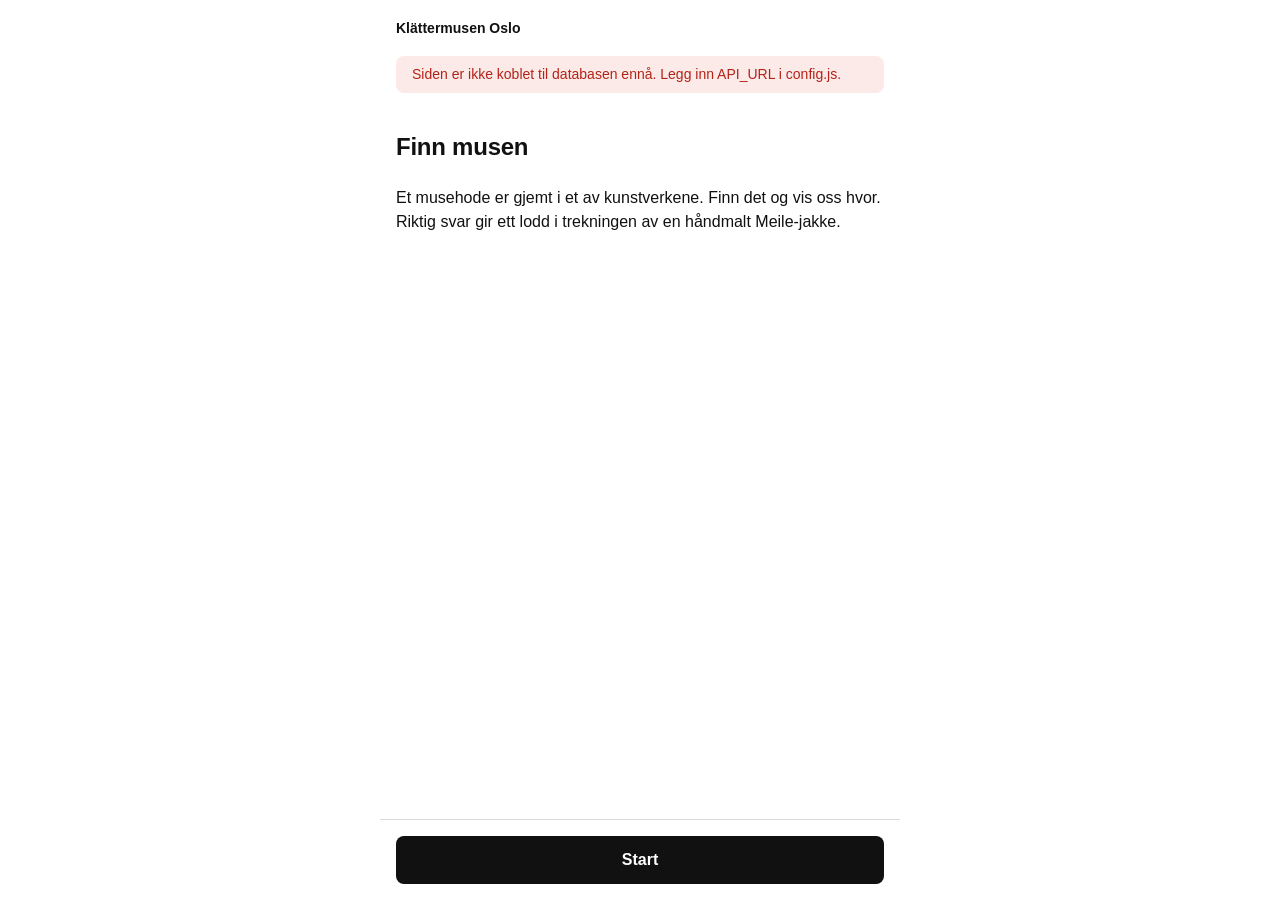
==== Finn Musen GitHub/site/index.html @ de96a920 "Add files via upload" ====
<!doctype html>
<html lang="nb">
<head>
  <meta charset="utf-8">
  <meta name="viewport" content="width=device-width, initial-scale=1, viewport-fit=cover">
  <meta name="robots" content="noindex">
  <title>Finn musen · Klättermusen Oslo</title>
  <link rel="icon" href="data:,">
  <link rel="stylesheet" href="styles.css">
</head>
<body>
  <div class="page">
    <header class="topbar">
      <span class="wordmark">Klättermusen Oslo</span>
    </header>

    <main>
      <div class="banner" id="banner" hidden></div>

      <div class="progress" id="progress" role="img" aria-label="" hidden>
        <span></span><span></span><span></span>
      </div>

      <section class="screen spaced" id="screen-start">
        <h1 tabindex="-1">Finn musen</h1>
        <p>Et musehode er gjemt i et av kunstverkene. Finn det og vis oss hvor. Riktig svar gir ett lodd i trekningen av en håndmalt Meile-jakke.</p>
      </section>

      <section class="screen" id="screen-step1" hidden>
        <h2 tabindex="-1">Hvor henger verket?</h2>
        <p class="help" id="map-help"></p>
        <div class="picker-wrap" id="map-wrap">
          <div id="map"></div>
        </div>
      </section>

      <section class="screen" id="screen-step2" hidden>
        <h2 tabindex="-1">Hvor er musen på verket?</h2>
        <p class="help" id="work-help">Velg formatet på verket, og trykk der musen er.</p>
        <fieldset>
          <legend>Format</legend>
          <div class="chips" id="shape-chips">
            <button type="button" class="chip" data-value="staende" aria-pressed="true">Stående</button>
            <button type="button" class="chip" data-value="liggende" aria-pressed="false">Liggende</button>
            <button type="button" class="chip" data-value="kvadratisk" aria-pressed="false">Kvadratisk</button>
          </div>
        </fieldset>
        <div class="work-slot"><div id="work"></div></div>
        <fieldset>
          <legend>Hvis flere verk henger side om side, hvilket er det?</legend>
          <div class="chips" id="group-chips">
            <button type="button" class="chip" data-value="alene" aria-pressed="true">Ett verk</button>
            <button type="button" class="chip" data-value="venstre" aria-pressed="false">Venstre</button>
            <button type="button" class="chip" data-value="midten" aria-pressed="false">Midten</button>
            <button type="button" class="chip" data-value="hoyre" aria-pressed="false">Høyre</button>
          </div>
          <p class="help">Venstre og høyre sett fra der du står foran verkene.</p>
        </fieldset>
      </section>

      <section class="screen" id="screen-step3" hidden>
        <h2 tabindex="-1">Navn og mobilnummer</h2>
        <form id="form" novalidate class="form">
          <div class="field">
            <label for="name">Navn</label>
            <input id="name" name="name" type="text" autocomplete="name" maxlength="80" aria-describedby="err-name">
            <p class="error" id="err-name" hidden></p>
          </div>
          <div class="field">
            <label for="phone">Mobilnummer</label>
            <input id="phone" name="phone" type="tel" inputmode="tel" autocomplete="tel" aria-describedby="err-phone">
            <p class="error" id="err-phone" hidden></p>
          </div>
          <input class="hp" id="hp" type="text" name="website" tabindex="-1" autocomplete="off" aria-hidden="true">
          <p class="help">Én deltakelse per mobilnummer, og det første svaret gjelder. Vi bruker opplysningene til å håndtere trekningen, ikke til markedsføring.</p>
          <p class="error" id="err-form" hidden></p>
        </form>
      </section>

      <section class="screen spaced" id="screen-done" hidden>
        <h2 tabindex="-1">Svaret er sendt inn</h2>
        <p id="done-text"></p>
      </section>

      <section class="screen spaced" id="screen-closed" hidden>
        <h2 tabindex="-1">Innsendingen er stengt</h2>
        <p>Takk til alle som var med.</p>
      </section>

      <div class="nav" id="nav">
        <button type="button" class="btn btn-secondary" id="back" hidden>Tilbake</button>
        <button type="button" class="btn btn-primary" id="next">Start</button>
      </div>
    </main>
  </div>

  <script src="config.js"></script>
  <script src="common.js"></script>
  <script src="picker.js"></script>
  <script src="app.js"></script>
</body>
</html>
---- Finn Musen GitHub/site/styles.css ----
/* Designregler
   - Én fontfamilie, tre størrelser (14, 16, 24), to vekter (400, 600)
   - Avstander: 4 / 8 / 16 / 24 / 40
   - Svart = handling og valgt tilstand. Oransje (--accent) brukes bare til markører på kart og verk.
   - Grønt og rødt brukes bare for status i admin. */

:root {
  --ink: #111111;
  --muted: #5f6368;
  --line: #d9d9d5;
  --surface: #f3f3f1;
  --bg: #ffffff;
  --accent: #d9480f;
  --ok: #17653a;
  --ok-bg: #e5f2ea;
  --bad: #b42318;
  --bad-bg: #fbeae8;
  --s1: 4px;
  --s2: 8px;
  --s3: 16px;
  --s4: 24px;
  --s5: 40px;
  --radius: 8px;
  --font: -apple-system, BlinkMacSystemFont, "Segoe UI", Roboto, "Helvetica Neue", Arial, sans-serif;
}

* { box-sizing: border-box; }
html { -webkit-text-size-adjust: 100%; }
body {
  margin: 0;
  background: var(--bg);
  color: var(--ink);
  font: 400 16px/1.5 var(--font);
  -webkit-font-smoothing: antialiased;
}
button, input, select { font: inherit; color: inherit; }
[hidden] { display: none !important; }
:focus-visible { outline: 2px solid var(--ink); outline-offset: 2px; }

h1, h2 { margin: 0; font-size: 24px; line-height: 1.2; font-weight: 600; letter-spacing: -0.01em; }
h1:focus, h2:focus { outline: none; }
p { margin: 0; }
.help { font-size: 14px; color: var(--muted); }
.sr-only { position: absolute; width: 1px; height: 1px; overflow: hidden; clip: rect(0 0 0 0); white-space: nowrap; }

/* ---------- Side ---------- */
.page {
  width: 100%;
  max-width: 520px;
  margin: 0 auto;
  padding: 0 var(--s3);
  min-height: 100vh;
  min-height: 100svh;
  display: flex;
  flex-direction: column;
}
.page.wide { max-width: 960px; }
.topbar {
  display: flex;
  align-items: center;
  justify-content: space-between;
  gap: var(--s3);
  min-height: 56px;
  padding: var(--s2) 0;
}
.wordmark { font-size: 14px; font-weight: 600; }
main { flex: 1; display: flex; flex-direction: column; }
.screen { display: flex; flex-direction: column; gap: var(--s3); padding-bottom: var(--s3); }
.screen.spaced { gap: var(--s4); padding-top: var(--s4); }

.banner {
  margin-bottom: var(--s3);
  padding: var(--s2) var(--s3);
  border-radius: var(--radius);
  background: var(--bad-bg);
  color: var(--bad);
  font-size: 14px;
}

/* ---------- Fremdrift ---------- */
.progress { display: grid; grid-template-columns: repeat(3, 1fr); gap: var(--s1); margin-bottom: var(--s3); }
.progress span { height: 4px; border-radius: 2px; background: var(--line); }
.progress span.on { background: var(--ink); }

/* ---------- Knapper ---------- */
.btn {
  min-height: 48px;
  padding: 0 var(--s4);
  border: 1px solid transparent;
  border-radius: var(--radius);
  background: none;
  font-weight: 600;
  cursor: pointer;
}
.btn-primary { background: var(--ink); color: #fff; }
.btn-primary[disabled] { background: var(--line); color: #8b8b87; cursor: not-allowed; }
.btn-secondary { background: var(--bg); border-color: var(--line); }
.btn-text { padding: 0 var(--s3); }
.btn.small { min-height: 40px; padding: 0 var(--s3); }

.chips { display: flex; flex-wrap: wrap; gap: var(--s2); }
.chip {
  min-height: 44px;
  padding: 0 12px;
  border: 1px solid var(--line);
  border-radius: var(--radius);
  background: var(--bg);
  cursor: pointer;
}
.chip[aria-pressed="true"] { background: var(--ink); border-color: var(--ink); color: #fff; font-weight: 600; }

fieldset { margin: 0; padding: 0; border: 0; min-width: 0; display: flex; flex-direction: column; gap: var(--s2); }
legend { padding: 0; margin-bottom: var(--s2); font-size: 14px; font-weight: 600; }

.nav {
  position: sticky;
  bottom: 0;
  display: flex;
  gap: var(--s2);
  margin: auto calc(-1 * var(--s3)) 0;
  padding: var(--s3) var(--s3) calc(var(--s3) + env(safe-area-inset-bottom, 0px));
  background: var(--bg);
  border-top: 1px solid var(--line);
}
.nav .btn-primary { flex: 1; }

/* ---------- Skjema ---------- */
.form { display: flex; flex-direction: column; gap: var(--s3); }
.field { display: flex; flex-direction: column; gap: var(--s1); }
.field label { font-size: 14px; font-weight: 600; }
.field input, .toolbar input, .number-field input {
  width: 100%;
  min-height: 48px;
  padding: 0 var(--s3);
  border: 1px solid var(--line);
  border-radius: var(--radius);
  background: var(--bg);
}
.field input[aria-invalid="true"] { border-color: var(--bad); }
.error { font-size: 14px; color: var(--bad); }
.hp { position: absolute; left: -9999px; width: 1px; height: 1px; opacity: 0; }

/* ---------- Kart og verk ---------- */
.picker-wrap { position: relative; }
.map-viewport {
  position: relative;
  overflow: hidden;
  height: clamp(380px, calc(100vh - 270px), 720px);
  height: clamp(380px, calc(100svh - 270px), 720px);
  background: var(--surface);
  border: 1px solid var(--line);
  border-radius: var(--radius);
  touch-action: none;
  user-select: none;
  -webkit-user-select: none;
  cursor: grab;
}
.map-viewport.compact { height: 440px; }
@media (max-width: 600px) { .map-viewport.compact { height: 380px; } }
.map-stage { position: absolute; left: 0; top: 0; transform-origin: 0 0; }
.map-stage img { display: block; width: 100%; height: 100%; pointer-events: none; -webkit-user-drag: none; }
.map-label {
  position: absolute;
  transform: translate(-50%, -50%) scale(calc(1 / var(--z, 1)));
  transform-origin: center;
  font-size: 14px;
  color: var(--muted);
  white-space: nowrap;
  pointer-events: none;
}
.map-label.right { transform: translate(-100%, -50%) scale(calc(1 / var(--z, 1))); transform-origin: right center; }
.map-tools { position: absolute; top: var(--s2); right: var(--s2); display: flex; flex-direction: column; gap: var(--s1); z-index: 2; }
.tool {
  display: flex;
  align-items: center;
  justify-content: center;
  width: 44px;
  height: 44px;
  padding: 0;
  border: 1px solid var(--line);
  border-radius: var(--radius);
  background: var(--bg);
  font-weight: 600;
  cursor: pointer;
}

.pin {
  position: absolute;
  width: 26px;
  height: 26px;
  margin: -13px 0 0 -13px;
  border-radius: 50%;
  pointer-events: none;
  transform: scale(calc(1 / var(--z, 1)));
}
.pin-answer { background: var(--accent); border: 3px solid #fff; box-shadow: 0 0 0 1.5px var(--ink); }
.pin-fasit { background: transparent; border: 3px solid var(--ink); box-shadow: 0 0 0 1.5px #fff; }

.work-frame {
  position: relative;
  display: flex;
  align-items: center;
  justify-content: center;
  margin: 0 auto;
  background: var(--surface);
  border: 1px solid var(--line);
  border-radius: var(--radius);
  cursor: crosshair;
  touch-action: manipulation;
}
.work-frame[data-shape="staende"] { aspect-ratio: 3 / 4; width: min(100%, 228px); }
.work-frame[data-shape="liggende"] { aspect-ratio: 4 / 3; width: min(100%, 312px); }
.work-frame[data-shape="kvadratisk"] { aspect-ratio: 1 / 1; width: min(100%, 264px); }
.work-frame.compact[data-shape="staende"] { width: min(100%, 195px); }
.work-frame.compact[data-shape="liggende"] { width: min(100%, 260px); }
.work-frame.compact[data-shape="kvadratisk"] { width: min(100%, 220px); }
.work-hint { font-size: 14px; color: var(--muted); pointer-events: none; }
.work-slot { display: flex; align-items: center; justify-content: center; min-height: 240px; }

/* ---------- Admin ---------- */
.h-actions { display: flex; align-items: center; gap: var(--s2); flex-wrap: wrap; }
.state-text { font-size: 14px; color: var(--muted); }
@media (max-width: 640px) {
  .topbar:has(.h-actions:not([hidden])) { flex-wrap: wrap; }
  .h-actions { width: 100%; }
  .state-text { margin-right: auto; }
}
.tabs { display: flex; gap: var(--s4); border-bottom: 1px solid var(--line); margin-bottom: var(--s4); }
.tab {
  min-height: 48px;
  padding: 0;
  background: none;
  border: 0;
  border-bottom: 2px solid transparent;
  margin-bottom: -1px;
  color: var(--muted);
  font-weight: 600;
  cursor: pointer;
}
.tab[aria-selected="true"] { color: var(--ink); border-bottom-color: var(--ink); }

.admin-section { display: flex; flex-direction: column; gap: var(--s3); padding-bottom: var(--s5); }
.toolbar { display: flex; gap: var(--s2); flex-wrap: wrap; align-items: center; }
.toolbar input { flex: 1 1 220px; }
.toolbar .chips { flex: 0 0 auto; }
.list { border-top: 1px solid var(--line); }
.row {
  display: flex;
  align-items: center;
  justify-content: space-between;
  gap: var(--s3);
  width: 100%;
  padding: var(--s3) 0;
  background: none;
  border: 0;
  border-bottom: 1px solid var(--line);
  text-align: left;
  cursor: pointer;
}
.row:hover { background: var(--surface); }
.row-main { display: flex; flex-direction: column; min-width: 0; }
.row-name { font-weight: 600; overflow-wrap: anywhere; }
.row-sub { font-size: 14px; color: var(--muted); }
.row-tags { display: flex; gap: var(--s2); align-items: center; flex-shrink: 0; }
.tag { font-size: 14px; padding: 2px var(--s2); border-radius: 4px; background: var(--surface); color: var(--muted); white-space: nowrap; }
.tag.ok { background: var(--ok-bg); color: var(--ok); font-weight: 600; }
.tag.bad { background: var(--bad-bg); color: var(--bad); font-weight: 600; }
.empty { padding: var(--s4) 0; color: var(--muted); }

.login { max-width: 360px; padding-top: var(--s4); }
.login form { display: flex; flex-direction: column; gap: var(--s3); }

dialog {
  width: calc(100% - 2 * var(--s3));
  max-width: 880px;
  max-height: calc(100vh - 2 * var(--s3));
  max-height: calc(100svh - 2 * var(--s3));
  padding: 0;
  border: 0;
  border-radius: 12px;
  background: var(--bg);
  color: var(--ink);
  overflow: auto;
}
dialog::backdrop { background: rgba(17, 17, 17, 0.5); }
.dialog-body { display: flex; flex-direction: column; gap: var(--s3); padding: var(--s4); }
.dialog-head { display: flex; align-items: flex-start; justify-content: space-between; gap: var(--s3); }
.review-grid { display: grid; grid-template-columns: 1fr; gap: var(--s4); }
@media (min-width: 700px) { .review-grid { grid-template-columns: 1fr 1fr; } }
.title-row { display: flex; align-items: center; gap: var(--s2); flex-wrap: wrap; }
.review-col { display: flex; flex-direction: column; gap: var(--s2); min-width: 0; }
.legend { display: flex; gap: var(--s3); font-size: 14px; color: var(--muted); align-items: center; }
.legend .pin { position: static; display: inline-block; width: 14px; height: 14px; margin: 0 var(--s1) 0 0; vertical-align: -2px; transform: none; border-width: 2px; }
.checks { margin: 0; padding: 0; list-style: none; display: flex; flex-direction: column; gap: var(--s1); font-size: 14px; }
.checks li { display: flex; justify-content: space-between; gap: var(--s3); }
.checks .yes { color: var(--ok); font-weight: 600; }
.checks .no { color: var(--bad); font-weight: 600; }
.actions { display: flex; gap: var(--s2); flex-wrap: wrap; }
.dialog-actions {
  position: sticky;
  bottom: 0;
  margin: 0 calc(-1 * var(--s4)) calc(-1 * var(--s4));
  padding: var(--s3) var(--s4);
  background: var(--bg);
  border-top: 1px solid var(--line);
}

.two-col { display: grid; grid-template-columns: 1fr; gap: var(--s4); align-items: start; }
@media (min-width: 760px) { .two-col { grid-template-columns: 1fr 1fr; } }
.number-field { display: flex; flex-direction: column; gap: var(--s1); max-width: 200px; }
.number-field label { font-size: 14px; font-weight: 600; }
.tol { display: flex; gap: var(--s4); flex-wrap: wrap; }

.draw-result { padding: var(--s4); border: 1px solid var(--ink); border-radius: var(--radius); display: flex; flex-direction: column; gap: var(--s1); }
.winners { display: flex; flex-direction: column; border-top: 1px solid var(--line); }
.winners li { list-style: none; display: flex; justify-content: space-between; gap: var(--s3); padding: var(--s2) 0; border-bottom: 1px solid var(--line); }
.winners { margin: 0; padding: 0; }
.count-line { font-size: 14px; color: var(--muted); }
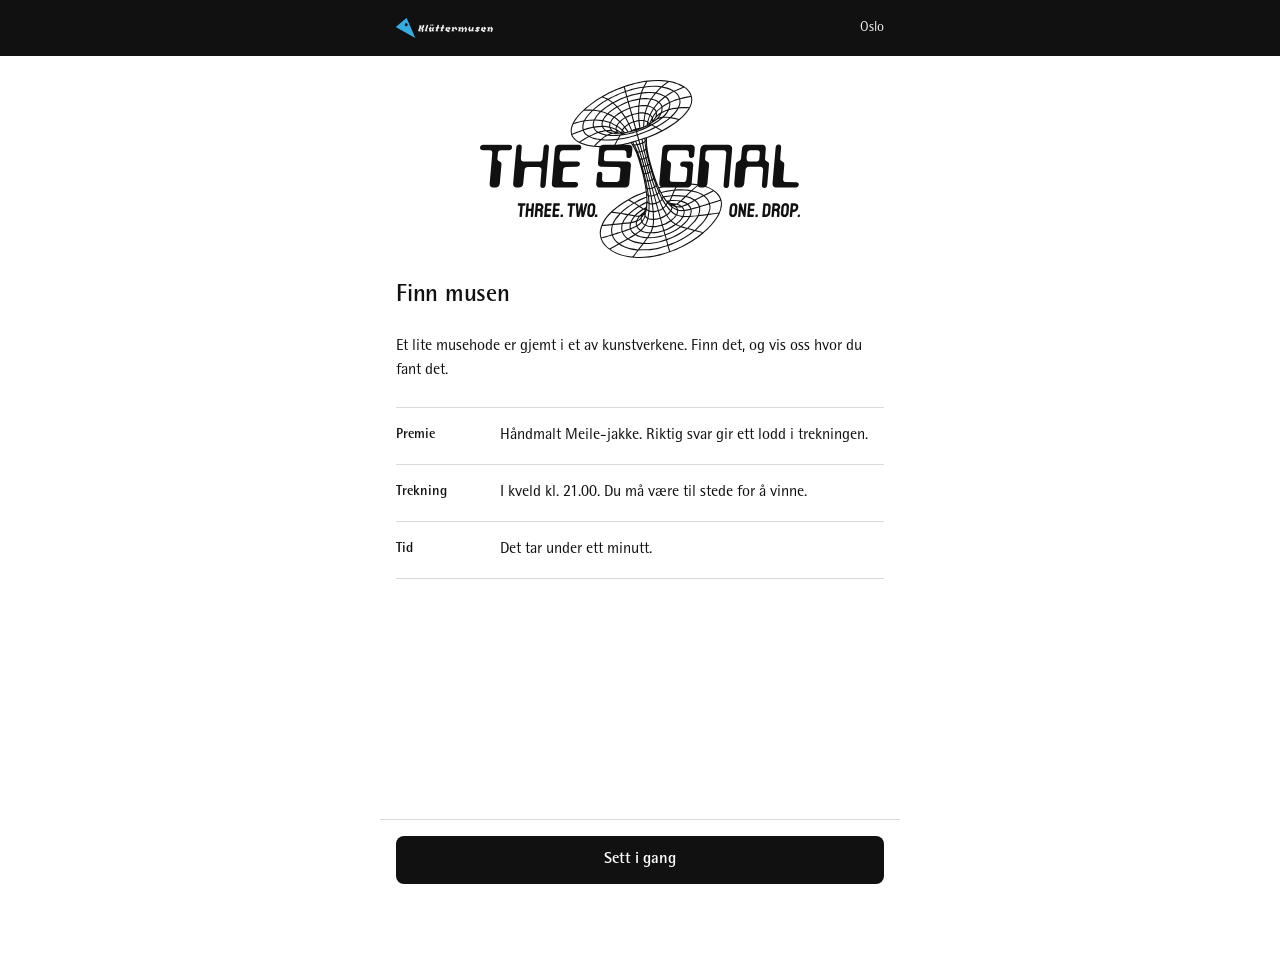
==== commit b61c3efd: "Merkevare (logoer, Rotis), varmere tekster, animasjoner og kunstverk i admin Fjerner valg av format " ====
--- a/Finn Musen GitHub/site/index.html
+++ b/Finn Musen GitHub/site/index.html
@@ -9,11 +9,14 @@
   <link rel="stylesheet" href="styles.css">
 </head>
 <body>
+  <header class="brandbar">
+    <div class="brandbar-inner">
+      <img src="assets/klattermusen.svg" alt="Klättermusen" width="1081" height="224">
+      <span class="brandbar-place">Oslo</span>
+    </div>
+  </header>
+
   <div class="page">
-    <header class="topbar">
-      <span class="wordmark">Klättermusen Oslo</span>
-    </header>
-
     <main>
       <div class="banner" id="banner" hidden></div>
 
@@ -22,8 +25,23 @@
       </div>
 
       <section class="screen spaced" id="screen-start">
+        <img class="signal-logo" src="assets/the-signal.svg" alt="The Signal. Three. Two. One. Drop." width="497" height="277">
         <h1 tabindex="-1">Finn musen</h1>
-        <p>Et musehode er gjemt i et av kunstverkene. Finn det og vis oss hvor. Riktig svar gir ett lodd i trekningen av en håndmalt Meile-jakke.</p>
+        <p class="lead">Et lite musehode er gjemt i et av kunstverkene. Finn det, og vis oss hvor du fant det.</p>
+        <dl class="facts">
+          <div>
+            <dt>Premie</dt>
+            <dd>Håndmalt Meile-jakke. Riktig svar gir ett lodd i trekningen.</dd>
+          </div>
+          <div>
+            <dt>Trekning</dt>
+            <dd>I kveld kl. 21.00. Du må være til stede for å vinne.</dd>
+          </div>
+          <div>
+            <dt>Tid</dt>
+            <dd>Det tar under ett minutt.</dd>
+          </div>
+        </dl>
       </section>
 
       <section class="screen" id="screen-step1" hidden>
@@ -35,31 +53,19 @@
       </section>
 
       <section class="screen" id="screen-step2" hidden>
-        <h2 tabindex="-1">Hvor er musen på verket?</h2>
-        <p class="help" id="work-help">Velg formatet på verket, og trykk der musen er.</p>
-        <fieldset>
-          <legend>Format</legend>
-          <div class="chips" id="shape-chips">
-            <button type="button" class="chip" data-value="staende" aria-pressed="true">Stående</button>
-            <button type="button" class="chip" data-value="liggende" aria-pressed="false">Liggende</button>
-            <button type="button" class="chip" data-value="kvadratisk" aria-pressed="false">Kvadratisk</button>
-          </div>
-        </fieldset>
+        <h2 tabindex="-1">Hvor gjemmer musen seg?</h2>
+        <p class="help" id="work-help">Trykk der du fant musen på verket.</p>
         <div class="work-slot"><div id="work"></div></div>
-        <fieldset>
-          <legend>Hvis flere verk henger side om side, hvilket er det?</legend>
-          <div class="chips" id="group-chips">
-            <button type="button" class="chip" data-value="alene" aria-pressed="true">Ett verk</button>
-            <button type="button" class="chip" data-value="venstre" aria-pressed="false">Venstre</button>
-            <button type="button" class="chip" data-value="midten" aria-pressed="false">Midten</button>
-            <button type="button" class="chip" data-value="hoyre" aria-pressed="false">Høyre</button>
-          </div>
-          <p class="help">Venstre og høyre sett fra der du står foran verkene.</p>
-        </fieldset>
+        <button type="button" class="btn btn-secondary work-retry" id="work-retry" hidden>Prøv igjen</button>
+        <div class="switch" id="switch" hidden>
+          <button type="button" class="switch-toggle" id="switch-toggle" aria-expanded="false" aria-controls="switch-list">Er dette feil verk?</button>
+          <div class="switch-list" id="switch-list" hidden></div>
+        </div>
       </section>
 
       <section class="screen" id="screen-step3" hidden>
-        <h2 tabindex="-1">Navn og mobilnummer</h2>
+        <h2 tabindex="-1">Nesten ferdig</h2>
+        <p class="help">Skriv inn navn og mobilnummer, så vet vi hvem lodd og jakke tilhører. Trekningen er kl. 21.00, og vinneren må være til stede.</p>
         <form id="form" novalidate class="form">
           <div class="field">
             <label for="name">Navn</label>
@@ -78,13 +84,22 @@
       </section>
 
       <section class="screen spaced" id="screen-done" hidden>
-        <h2 tabindex="-1">Svaret er sendt inn</h2>
-        <p id="done-text"></p>
+        <svg class="check" viewBox="0 0 56 56" width="56" height="56" aria-hidden="true">
+          <circle cx="28" cy="28" r="26"></circle>
+          <path d="M17 29.5l7.5 7.5L39.5 20"></path>
+        </svg>
+        <h2 tabindex="-1" id="done-title">Takk for at du var med</h2>
+        <p id="done-text">Svaret ditt er registrert. Har du funnet musen, er du med i trekningen av Meile-jakken.</p>
+        <div class="callout">
+          <p class="callout-title">Trekning kl. 21.00</p>
+          <p>Du må være til stede for å vinne, så ikke gå for langt unna.</p>
+        </div>
+        <p>Se på resten av verkene, snakk med de rundt deg og nyt kvelden. Vi sees kl. 21.00.</p>
       </section>
 
       <section class="screen spaced" id="screen-closed" hidden>
         <h2 tabindex="-1">Innsendingen er stengt</h2>
-        <p>Takk til alle som var med.</p>
+        <p>Takk til alle som var med. Nyt resten av kvelden.</p>
       </section>
 
       <div class="nav" id="nav">
--- a/Finn Musen GitHub/site/styles.css
+++ b/Finn Musen GitHub/site/styles.css
@@ -1,7 +1,10 @@
+@font-face { font-family: "Rotis Semi Sans Pro"; src: url("assets/rotis-400.woff") format("woff"); font-weight: 400; font-style: normal; font-display: swap; }
+@font-face { font-family: "Rotis Semi Sans Pro"; src: url("assets/rotis-700.woff") format("woff"); font-weight: 700; font-style: normal; font-display: swap; }
+
 /* Designregler
-   - Én fontfamilie, tre størrelser (14, 16, 24), to vekter (400, 600)
+   - Én fontfamilie (Rotis Semi Sans Pro), tre størrelser (14, 16, 24), to vekter (400, 700)
    - Avstander: 4 / 8 / 16 / 24 / 40
-   - Svart = handling og valgt tilstand. Oransje (--accent) brukes bare til markører på kart og verk.
+   - Svart = handling og valgt tilstand. Blå (--accent, fra Klättermusen-symbolet) brukes bare til markører og små bekreftelser.
    - Grønt og rødt brukes bare for status i admin. */
 
 :root {
@@ -10,7 +13,7 @@
   --line: #d9d9d5;
   --surface: #f3f3f1;
   --bg: #ffffff;
-  --accent: #d9480f;
+  --accent: #37ace2;
   --ok: #17653a;
   --ok-bg: #e5f2ea;
   --bad: #b42318;
@@ -21,7 +24,7 @@
   --s4: 24px;
   --s5: 40px;
   --radius: 8px;
-  --font: -apple-system, BlinkMacSystemFont, "Segoe UI", Roboto, "Helvetica Neue", Arial, sans-serif;
+  --font: "Rotis Semi Sans Pro", -apple-system, BlinkMacSystemFont, "Segoe UI", Roboto, "Helvetica Neue", Arial, sans-serif;
 }
 
 * { box-sizing: border-box; }
@@ -31,13 +34,14 @@
   background: var(--bg);
   color: var(--ink);
   font: 400 16px/1.5 var(--font);
+  font-synthesis: none;
   -webkit-font-smoothing: antialiased;
 }
 button, input, select { font: inherit; color: inherit; }
 [hidden] { display: none !important; }
 :focus-visible { outline: 2px solid var(--ink); outline-offset: 2px; }
 
-h1, h2 { margin: 0; font-size: 24px; line-height: 1.2; font-weight: 600; letter-spacing: -0.01em; }
+h1, h2 { margin: 0; font-size: 24px; line-height: 1.2; font-weight: 700; letter-spacing: -0.01em; }
 h1:focus, h2:focus { outline: none; }
 p { margin: 0; }
 .help { font-size: 14px; color: var(--muted); }
@@ -63,7 +67,7 @@
   min-height: 56px;
   padding: var(--s2) 0;
 }
-.wordmark { font-size: 14px; font-weight: 600; }
+.wordmark { font-size: 14px; font-weight: 700; }
 main { flex: 1; display: flex; flex-direction: column; }
 .screen { display: flex; flex-direction: column; gap: var(--s3); padding-bottom: var(--s3); }
 .screen.spaced { gap: var(--s4); padding-top: var(--s4); }
@@ -89,7 +93,7 @@
   border: 1px solid transparent;
   border-radius: var(--radius);
   background: none;
-  font-weight: 600;
+  font-weight: 700;
   cursor: pointer;
 }
 .btn-primary { background: var(--ink); color: #fff; }
@@ -107,10 +111,10 @@
   background: var(--bg);
   cursor: pointer;
 }
-.chip[aria-pressed="true"] { background: var(--ink); border-color: var(--ink); color: #fff; font-weight: 600; }
+.chip[aria-pressed="true"] { background: var(--ink); border-color: var(--ink); color: #fff; font-weight: 700; }
 
 fieldset { margin: 0; padding: 0; border: 0; min-width: 0; display: flex; flex-direction: column; gap: var(--s2); }
-legend { padding: 0; margin-bottom: var(--s2); font-size: 14px; font-weight: 600; }
+legend { padding: 0; margin-bottom: var(--s2); font-size: 14px; font-weight: 700; }
 
 .nav {
   position: sticky;
@@ -127,7 +131,7 @@
 /* ---------- Skjema ---------- */
 .form { display: flex; flex-direction: column; gap: var(--s3); }
 .field { display: flex; flex-direction: column; gap: var(--s1); }
-.field label { font-size: 14px; font-weight: 600; }
+.field label { font-size: 14px; font-weight: 700; }
 .field input, .toolbar input, .number-field input {
   width: 100%;
   min-height: 48px;
@@ -180,7 +184,7 @@
   border: 1px solid var(--line);
   border-radius: var(--radius);
   background: var(--bg);
-  font-weight: 600;
+  font-weight: 700;
   cursor: pointer;
 }
 
@@ -214,7 +218,23 @@
 .work-frame.compact[data-shape="staende"] { width: min(100%, 195px); }
 .work-frame.compact[data-shape="liggende"] { width: min(100%, 260px); }
 .work-frame.compact[data-shape="kvadratisk"] { width: min(100%, 220px); }
-.work-hint { font-size: 14px; color: var(--muted); pointer-events: none; }
+.work-frame[data-shape="image"] { --maxh: 50vh; aspect-ratio: var(--a, 1); width: min(100%, calc(var(--maxh) * var(--a, 1))); overflow: hidden; }
+@supports (height: 1svh) { .work-frame[data-shape="image"] { --maxh: 50svh; } }
+.work-frame.compact[data-shape="image"] { --maxh: 300px; }
+.work-img { position: absolute; inset: 0; width: 100%; height: 100%; object-fit: fill; pointer-events: none; -webkit-user-drag: none; user-select: none; }
+.work-hint { position: relative; font-size: 14px; color: var(--muted); pointer-events: none; }
+.work-frame .pin { z-index: 1; }
+.work-hint { padding: 0 var(--s2); text-align: center; }
+.work-hint.on-image { background: rgba(255, 255, 255, .88); border-radius: var(--radius); padding: var(--s1) var(--s2); }
+.switch { display: flex; flex-direction: column; gap: var(--s2); }
+.switch-toggle { align-self: flex-start; padding: 0; min-height: 44px; border: 0; background: none; color: var(--ink); text-decoration: underline; text-underline-offset: 3px; cursor: pointer; }
+.switch-list { display: flex; gap: var(--s2); }
+.switch-item { flex: 1 1 0; min-width: 0; padding: var(--s1); border: 1px solid var(--line); border-radius: var(--radius); background: var(--bg); cursor: pointer; display: flex; flex-direction: column; gap: var(--s1); align-items: center; }
+.switch-item[aria-pressed="true"] { border-color: var(--ink); box-shadow: inset 0 0 0 1px var(--ink); }
+.switch-thumb { width: 100%; height: 72px; display: flex; align-items: center; justify-content: center; background: var(--surface); border-radius: 4px; overflow: hidden; font-size: 14px; color: var(--muted); }
+.switch-thumb img { max-width: 100%; max-height: 100%; display: block; }
+.switch-name { font-size: 14px; max-width: 100%; overflow: hidden; text-overflow: ellipsis; white-space: nowrap; }
+.work-retry { align-self: center; }
 .work-slot { display: flex; align-items: center; justify-content: center; min-height: 240px; }
 
 /* ---------- Admin ---------- */
@@ -234,7 +254,7 @@
   border-bottom: 2px solid transparent;
   margin-bottom: -1px;
   color: var(--muted);
-  font-weight: 600;
+  font-weight: 700;
   cursor: pointer;
 }
 .tab[aria-selected="true"] { color: var(--ink); border-bottom-color: var(--ink); }
@@ -259,12 +279,12 @@
 }
 .row:hover { background: var(--surface); }
 .row-main { display: flex; flex-direction: column; min-width: 0; }
-.row-name { font-weight: 600; overflow-wrap: anywhere; }
+.row-name { font-weight: 700; overflow-wrap: anywhere; }
 .row-sub { font-size: 14px; color: var(--muted); }
 .row-tags { display: flex; gap: var(--s2); align-items: center; flex-shrink: 0; }
 .tag { font-size: 14px; padding: 2px var(--s2); border-radius: 4px; background: var(--surface); color: var(--muted); white-space: nowrap; }
-.tag.ok { background: var(--ok-bg); color: var(--ok); font-weight: 600; }
-.tag.bad { background: var(--bad-bg); color: var(--bad); font-weight: 600; }
+.tag.ok { background: var(--ok-bg); color: var(--ok); font-weight: 700; }
+.tag.bad { background: var(--bad-bg); color: var(--bad); font-weight: 700; }
 .empty { padding: var(--s4) 0; color: var(--muted); }
 
 .login { max-width: 360px; padding-top: var(--s4); }
@@ -293,8 +313,8 @@
 .legend .pin { position: static; display: inline-block; width: 14px; height: 14px; margin: 0 var(--s1) 0 0; vertical-align: -2px; transform: none; border-width: 2px; }
 .checks { margin: 0; padding: 0; list-style: none; display: flex; flex-direction: column; gap: var(--s1); font-size: 14px; }
 .checks li { display: flex; justify-content: space-between; gap: var(--s3); }
-.checks .yes { color: var(--ok); font-weight: 600; }
-.checks .no { color: var(--bad); font-weight: 600; }
+.checks .yes { color: var(--ok); font-weight: 700; }
+.checks .no { color: var(--bad); font-weight: 700; }
 .actions { display: flex; gap: var(--s2); flex-wrap: wrap; }
 .dialog-actions {
   position: sticky;
@@ -308,7 +328,7 @@
 .two-col { display: grid; grid-template-columns: 1fr; gap: var(--s4); align-items: start; }
 @media (min-width: 760px) { .two-col { grid-template-columns: 1fr 1fr; } }
 .number-field { display: flex; flex-direction: column; gap: var(--s1); max-width: 200px; }
-.number-field label { font-size: 14px; font-weight: 600; }
+.number-field label { font-size: 14px; font-weight: 700; }
 .tol { display: flex; gap: var(--s4); flex-wrap: wrap; }
 
 .draw-result { padding: var(--s4); border: 1px solid var(--ink); border-radius: var(--radius); display: flex; flex-direction: column; gap: var(--s1); }
@@ -316,3 +336,79 @@
 .winners li { list-style: none; display: flex; justify-content: space-between; gap: var(--s3); padding: var(--s2) 0; border-bottom: 1px solid var(--line); }
 .winners { margin: 0; padding: 0; }
 .count-line { font-size: 14px; color: var(--muted); }
+
+/* ---------- Merkevare ---------- */
+.brandbar { background: var(--ink); }
+.brandbar-inner {
+  max-width: 520px;
+  margin: 0 auto;
+  min-height: 56px;
+  padding: var(--s2) var(--s3);
+  display: flex;
+  align-items: center;
+  justify-content: space-between;
+  gap: var(--s3);
+}
+.brandbar img { display: block; height: 20px; width: auto; }
+.brandbar-place { font-size: 14px; color: #f0f0ef; }
+.signal-logo { display: block; width: min(100%, 320px); height: auto; margin: 0 auto; }
+.lead { font-size: 16px; }
+.facts { margin: 0; display: flex; flex-direction: column; border-top: 1px solid var(--line); }
+.facts > div { display: grid; grid-template-columns: 88px 1fr; gap: var(--s3); padding: var(--s3) 0; border-bottom: 1px solid var(--line); }
+.facts dt { font-size: 14px; font-weight: 700; padding-top: 1px; }
+.facts dd { margin: 0; }
+.callout { padding: var(--s3); border-radius: var(--radius); background: var(--surface); border-left: 4px solid var(--accent); display: flex; flex-direction: column; gap: var(--s1); }
+.callout-title { font-weight: 700; }
+.check { display: block; }
+.check circle { fill: none; stroke: var(--accent); stroke-width: 3; }
+.check path { fill: none; stroke: var(--ink); stroke-width: 4; stroke-linecap: round; stroke-linejoin: round; }
+
+/* ---------- Bevegelse (dempet, og av for dem som har valgt det) ---------- */
+@media (prefers-reduced-motion: no-preference) {
+  .btn, .chip, .tool { transition: transform .12s ease, background-color .2s ease, border-color .2s ease, color .2s ease; }
+  .btn:not([disabled]):active, .chip:active, .tool:active { transform: scale(.96); }
+  .progress span { transition: background-color .35s ease; }
+
+  .screen:not([hidden]) { animation: rise .32s cubic-bezier(.2, .7, .3, 1) both; }
+  #screen-start:not([hidden]) > * { animation: rise .5s cubic-bezier(.2, .7, .3, 1) both; }
+  #screen-start > :nth-child(2) { animation-delay: .06s; }
+  #screen-start > :nth-child(3) { animation-delay: .12s; }
+  #screen-start > :nth-child(4) { animation-delay: .18s; }
+
+  .chip.pop { animation: pop .28s ease-out; }
+  .btn-primary.ready { animation: ready .45s ease-out; }
+
+  .pin-answer { animation: drop .42s cubic-bezier(.3, 1.5, .5, 1) both; }
+  .pin-answer::after {
+    content: "";
+    position: absolute;
+    inset: -3px;
+    border-radius: 50%;
+    border: 2px solid var(--accent);
+    animation: ripple .7s ease-out both;
+  }
+
+  #screen-done:not([hidden]) > :nth-child(n+2) { animation: rise .5s cubic-bezier(.2, .7, .3, 1) both; }
+  #screen-done > :nth-child(2) { animation-delay: .35s; }
+  #screen-done > :nth-child(3) { animation-delay: .45s; }
+  #screen-done > :nth-child(4) { animation-delay: .55s; }
+  #screen-done > :nth-child(5) { animation-delay: .65s; }
+  .check circle { stroke-dasharray: 164; stroke-dashoffset: 164; animation: draw .6s ease-out .1s forwards; transform-origin: center; transform: rotate(-90deg); }
+  .check path { stroke-dasharray: 40; stroke-dashoffset: 40; animation: draw .35s ease-out .5s forwards; }
+
+  @keyframes rise { from { opacity: 0; transform: translateY(8px); } to { opacity: 1; transform: none; } }
+  @keyframes pop { 0% { transform: scale(1); } 50% { transform: scale(1.06); } 100% { transform: scale(1); } }
+  @keyframes ready { 0% { transform: scale(1); } 40% { transform: scale(1.03); } 100% { transform: scale(1); } }
+  @keyframes drop { from { scale: 0; opacity: 0; } to { scale: 1; opacity: 1; } }
+  @keyframes ripple { from { transform: scale(1); opacity: .8; } to { transform: scale(2.6); opacity: 0; } }
+  @keyframes draw { to { stroke-dashoffset: 0; } }
+}
+@media (prefers-reduced-motion: reduce) {
+  .check circle, .check path { stroke-dasharray: none; stroke-dashoffset: 0; }
+  .check circle { transform: rotate(-90deg); transform-origin: center; }
+}
+
+.row-lead { display: flex; align-items: center; gap: var(--s3); min-width: 0; }
+.row-thumb { width: 56px; height: 56px; flex: none; }
+.work-preview { margin-top: var(--s2); }
+.work-preview img { display: block; max-width: 100%; max-height: 240px; border: 1px solid var(--line); border-radius: var(--radius); }
